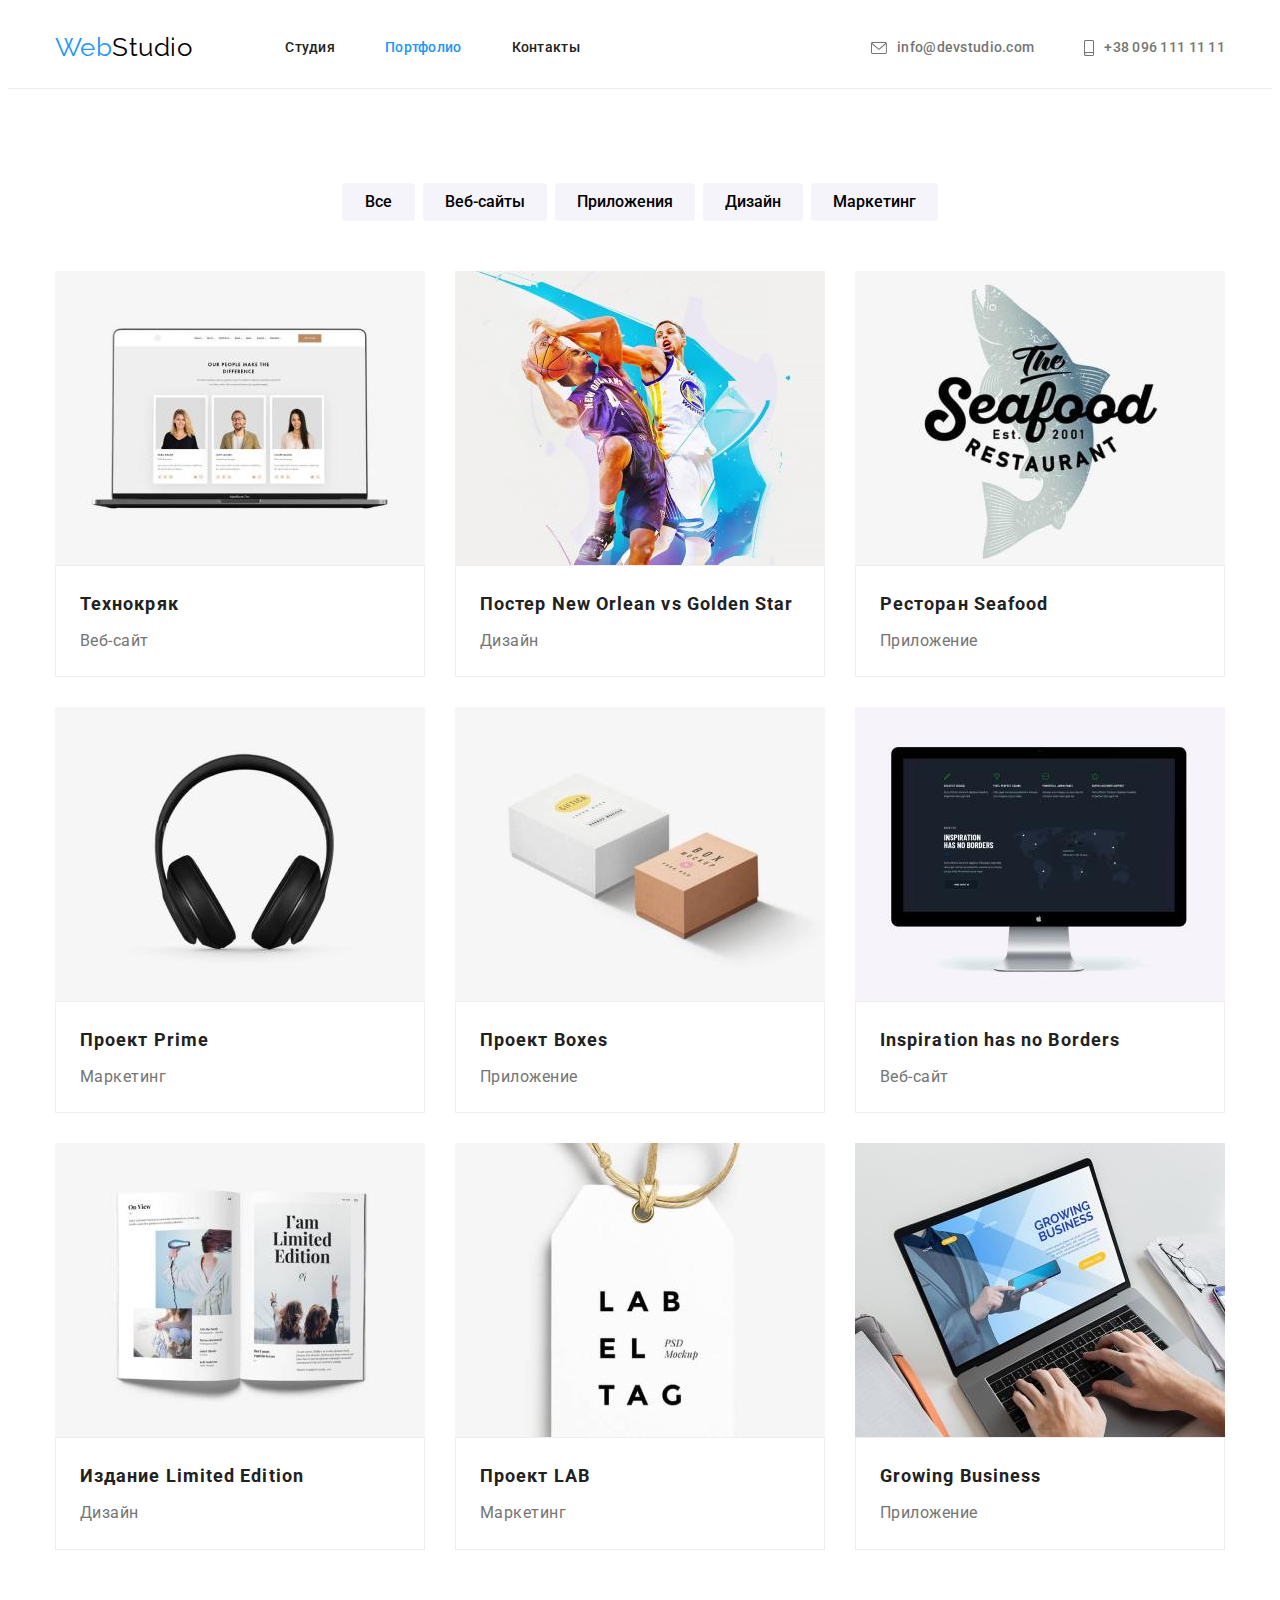
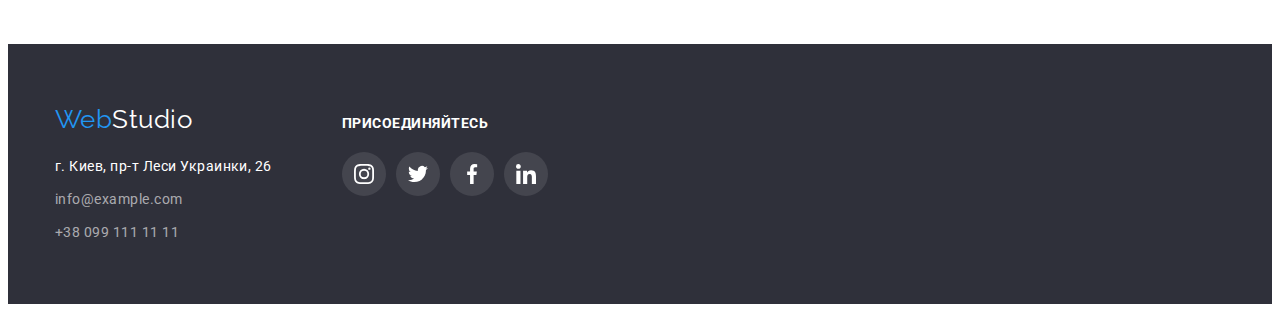
==== portfolio.html @ 6738e658 "Вставлены файлы предыдущей работы" ====
<!DOCTYPE html>
<html lang="ru">
  <head>
    <meta charset="UTF-8" />
    <meta http-equiv="X-UA-Compatible" content="IE=edge" />
    <meta name="viewport" content="width=device-width, initial-scale=1.0" />
    <title>Портфолио</title>
    <link rel="stylesheet" href="https://cdnjs.cloudflare.com/ajax/libs/modern-normalize/1.1.0/modern-normalize.min.css" integrity="sha512-wpPYUAdjBVSE4KJnH1VR1HeZfpl1ub8YT/NKx4PuQ5NmX2tKuGu6U/JRp5y+Y8XG2tV+wKQpNHVUX03MfMFn9Q==" crossorigin="anonymous" referrerpolicy="no-referrer" />
    <link rel="preconnect" href="https://fonts.googleapis.com">
    <link rel="preconnect" href="https://fonts.gstatic.com" crossorigin>
    <link href="https://fonts.googleapis.com/css2?family=Raleway:wght@700&family=Roboto:wght@400;500;700;900&display=swap"
        rel="stylesheet">
    <link rel="stylesheet" href="./css/styles.css">
  </head>

  <body>
    <!-- Шапка сайта -->
    <header class="page-header">
        <div class="container main-nav">
            <a href="./index.html" class="logo">
             <span lang="en"><span class="logo-accent">Web</span>Studio</span>
            </a>
        
            <nav>
                <ul class="site-nav">
                    <li class="item"><a href="./index.html" class="site-nav-link">Студия</a></li>
                    <li class="item"><a href="./portfolio.html" class="site-nav-link current">Портфолио</a></li>
                    <li class="item"><a href="" class="site-nav-link">Контакты</a></li>
                </ul>
            </nav>

            <ul class="contacts-list">
                <li class="item">
                    <a href="mailto:info@devstudio.com" class="contact">
                        <svg class="contacts-icon" width="16" height="12">
                            <use href="./images/icons.svg#icon-envelope_"></use>
                        </svg>info@devstudio.com</a>
                </li>
                <li class="item">
                    <a href="tel:+380961111111" class="contact">
                        <svg class="contacts-icon" width="10" height="16">
                            <use href="./images/icons.svg#icon-smartphone_"></use>
                        </svg>+38 096 111 11 11</a>
                </li>
            </ul>
        </div>
    </header>

    <main>
        
        <!-- Наши проекты -->
        <section class="section">
            <div class="container">
           <h2 class="projects-title">Наши проекты</h2>
            <ul class="filter-btns">
                <li class="item">
                    <button type="button" class="filter-btn">Все</button>
                </li>
                <li class="item">
                    <button type="button" class="filter-btn">Веб-сайты</button>
                </li>
                <li class="item">
                    <button type="button" class="filter-btn">Приложения</button>
                </li>
                <li class="item">
                    <button type="button" class="filter-btn">Дизайн</button>
                </li>
                <li class="item">
                    <button type="button" class="filter-btn">Маркетинг</button>
                </li>
            </ul>

            <ul class="projects-list">
                <li class="project-card">
                    <a href="" class="project-link">
                    <img src="./images/project1.jpg" alt="Мокап веб-сайта на десктопе" width="370">
                    <div class="project-text">
                        <h3 class="project-name">Технокряк</h3>
                        <p class="project-type">Веб-сайт</p>
                    </div>
                    </a>
                </li>
                <li class="project-card">
                    <a href="" class="project-link">
                    <img src="./images/project2.jpg" alt="Постер с баскетболистами" width="370">
                    <div class="project-text">
                        <h3 class="project-name">Постер <span lang="en">New Orlean vs Golden Star</span></h3>
                        <p class="project-type">Дизайн</p>
                    </div>
                    </a>
                </li>
                <li class="project-card">
                    <a href="" class="project-link">
                    <img src="./images/project3.jpg" alt="Лого ресторана" width="370">
                    <div class="project-text">
                        <h3 class="project-name">Ресторан <span lang="en">Seafood</span></h3>
                        <p class="project-type">Приложение</p>
                    </div>
                    </a>
                </li>
                <li class="project-card">
                    <a href="" class="project-link">
                    <img src="./images/project4.jpg" alt="Наушники" width="370">
                    <div class="project-text">
                        <h3 class="project-name">Проект <span lang="en">Prime</span></h3>
                        <p class="project-type">Маркетинг</p>
                    </div>
                    </a>
                </li>
                <li class="project-card">
                    <a href="" class="project-link">
                    <img src="./images/project5.jpg" alt="Коробки" width="370">
                    <div class="project-text">
                        <h3 class="project-name">Проект <span lang="en">Boxes</span></h3>
                        <p class="project-type">Приложение</p>
                    </div>
                    </a>
                </li>
                <li class="project-card">
                    <a href="" class="project-link">
                    <img src="./images/project6.jpg" alt="Веб-сайт на десктопе" width="370">
                    <div class="project-text">
                        <h3 lang="en" class="project-name">Inspiration has no Borders</h3>
                        <p class="project-type">Веб-сайт</p>
                    </div>
                    </a>
                </li>
                <li class="project-card">
                    <a href="" class="project-link">
                    <img src="./images/project7.jpg" alt="Открытый журнал" width="370">
                    <div class="project-text">
                        <h3 class="project-name">Издание <span lang="en">Limited Edition</span></h3>
                        <p class="project-type">Дизайн</p>
                    </div>
                    </a>
                </li>
                <li class="project-card">
                    <a href="" class="project-link">
                    <img src="./images/project8.jpg" alt="Бирка" width="370">
                    <div class="project-text">
                        <h3 class="project-name">Проект <span lang="en">LAB</span></h3>
                        <p class="project-type">Маркетинг</p>
                    </div>
                    </a>
                </li>
                <li class="project-card">
                    <a href="" class="project-link">
                    <img src="./images/project9.jpg" alt="Веб-приложение на десктопе" width="370">
                    <div class="project-text">
                        <h3 lang="en" class="project-name">Growing Business</h3>
                        <p class="project-type">Приложение</p>
                    </div>
                    </a>
                </li>
            </ul>
            </div>
        </section>

    </main>

 <!-- Футер -->
 <footer class="footer">
    <div class="container footer-container">
        <div class="footer-left">
            <a href="./index.html" class="logo-footer">
                <span lang="en"><span class="logo-footer-accent">Web</span>Studio</span>
            </a>
    
            <address class="address">
                г. Киев, пр-т Леси Украинки, 26 <br>
                <a href="mailto:info@example.com" class="contact-footer">info@example.com</a> <br>
                <a href="tel:+380991111111" class="contact-footer">+38 099 111 11 11</a>
            </address>
        </div>
    
        <div class="footer-social">
            <h3 class="footer-social-title">Присоединяйтесь</h3>
            <ul class="footer-social-list">
                <li class="footer-social-item">
                    <a href="" class="footer-social-link">
                        <svg class="footer-social-icon" width="20" height="20">
                            <use href="./images/icons.svg#icon-instagram_c"></use>
                        </svg>
                    </a>
                </li>
                <li class="footer-social-item">
                    <a href="" class="footer-social-link">
                        <svg class="footer-social-icon" width="20" height="20">
                            <use href="./images/icons.svg#icon-twitter_c"></use>
                        </svg>
                    </a>
                </li>
                <li class="footer-social-item">
                    <a href="" class="footer-social-link">
                        <svg class="footer-social-icon" width="20" height="20">
                            <use href="./images/icons.svg#icon-facebook_c"></use>
                        </svg>
                    </a>
                </li>
                <li class="footer-social-item">
                    <a href="" class="footer-social-link">
                        <svg class="footer-social-icon" width="20" height="20">
                            <use href="./images/icons.svg#icon-linkedin1_"></use>
                        </svg>
                    </a>
                </li>
            </ul>
        </div>
    </div>
  </footer>

</body>
</html>
---- css/styles.css ----
:root {
  --primary-text-color: #212121;
  --secondary-text-color: #757575;
  --tertiary-text-color: #ffffff;
  --accent-color: #2196f3;
  --primary-bg-color: #ffffff;
  --secondary-bg-color: #2f303a;
  --tertiary-bg-color: #f5f4fa;
}

html {
  box-sizing: border-box;
}

*,
*::before,
*::after {
  box-sizing: border-box;
}

body {
  color: var(--primary-text-color);
  background-color: var(--primary-bg-color);
  font-family: Roboto, sans-serif;
  letter-spacing: 0.03em;
}

h1,
h2,
h3,
h4,
h5,
h6,
p,
ul {
  margin: 0;
}

img {
  display: block;
}

.page-header {
  border-bottom: 1px solid #ececec;
}

.container {
  width: 1200px;
  margin: 0 auto;
  padding: 0 15px;
}

.section {
  padding-top: 94px;
  padding-bottom: 94px;
}

.main-nav {
  display: flex;
  align-items: center;
}

.logo {
  margin-right: 93px;

  color: #000000;
  text-decoration: none;

  font-family: Raleway, sans-serif;
  font-size: 26px;
  line-height: 1.2;
}

.site-nav {
  list-style: none;
  display: flex;
  padding-left: 0;
}

.site-nav .item + .item {
  margin-left: 50px;
}

.site-nav-link {
  display: block;
  padding-top: 32px;
  padding-bottom: 32px;

  color: var(--primary-text-color);
  text-decoration: none;
  font-weight: 500;
  font-size: 14px;
  line-height: 1.14;
  letter-spacing: 0.02em;
}

.site-nav-link.current {
  color: var(--accent-color);
}

.site-nav-link:hover,
.site-nav-link:focus {
  color: var(--accent-color);
}

.contacts-list {
  list-style: none;
  display: flex;
  margin-left: auto;
}

.contacts-list .item + .item {
  margin-left: 50px;
}

.contacts-icon {
  margin-right: 10px;

  fill: currentColor;
}

.contact {
  display: flex;
  align-items: center;
  padding-top: 32px;
  padding-bottom: 32px;

  color: var(--secondary-text-color);
  text-decoration: none;
  font-weight: 500;
  font-size: 14px;
  line-height: 1.14;
  letter-spacing: 0.02em;
}

.contact:hover,
.contact:focus {
  color: var(--accent-color);
}

.hero {
  padding-top: 200px;
  padding-bottom: 200px;

  background-color: var(--secondary-bg-color);
  background-image: linear-gradient(
      rgba(47, 48, 58, 0.4),
      rgba(47, 48, 58, 0.4)
    ),
    url(../images/hero-bg.jpg);
  background-repeat: no-repeat;
  background-position: center;
  max-width: 1600px;
  margin: 0 auto;
  text-align: center;
}

.hero-title {
  margin: 0 auto;
  margin-bottom: 30px;
  max-width: 696px;

  color: var(--tertiary-text-color);
  font-weight: 900;
  font-size: 44px;
  line-height: 1.4;
  letter-spacing: 0.06em;
  text-transform: uppercase;
}

.hero-btn {
  display: inline-block;
  min-width: 200px;
  padding: 10px 32px;
  border: none;
  border-radius: 4px;

  color: var(--tertiary-text-color);
  background-color: var(--accent-color);
  border: none;
  cursor: pointer;
  font-family: inherit;
  font-weight: 700;
  font-size: 16px;
  line-height: 1.9;
  letter-spacing: 0.06em;
}

.hero-btn:hover,
.hero-btn:focus {
  background-color: #188ce8;
}

.features {
  padding-bottom: 0;
}

.features-list {
  list-style: none;
  display: flex;
  justify-content: space-between;
  padding-left: 0;
}

.features-icon-box {
  width: 270px;
  height: 120px;
  margin-bottom: 30px;
  display: flex;
  align-items: center;
  justify-content: center;

  background-color: var(--tertiary-bg-color);
}

.features-name {
  margin-bottom: 10px;

  font-size: 14px;
  line-height: 1.14;
  text-transform: uppercase;
}

.features-description {
  color: var(--secondary-text-color);
  font-size: 14px;
  line-height: 1.7;
}

.section-title {
  margin-bottom: 50px;

  font-size: 36px;
  line-height: 1.17;
  text-align: center;
}

.work-list {
  list-style: none;
  display: flex;
  padding-left: 0;
  justify-content: space-between;
}

.team {
  background-color: var(--tertiary-bg-color);
}

.team-card {
  width: 270px;
  border-radius: 0 0 4px 4px;

  background-color: #ffffff;
  box-shadow: 0px 1px 3px rgba(0, 0, 0, 0.12), 0px 1px 1px rgba(0, 0, 0, 0.14),
    0px 2px 1px rgba(0, 0, 0, 0.2);
}

.team-list {
  list-style: none;
  display: flex;
  justify-content: space-between;
  padding-left: 0;
}

.team-text {
  padding-top: 30px;
  padding-bottom: 30px;

  text-align: center;
}

.team-name {
  margin-bottom: 10px;

  font-weight: 500;
  font-size: 16px;
  line-height: 1.19;
}

.team-position {
  margin-bottom: 16px;

  color: var(--secondary-text-color);
  font-size: 16px;
  line-height: 1.19;
}

.team-icon-list {
  list-style: none;
  padding-left: 0;
  display: flex;
  justify-content: center;
}

.team-icon-item {
  width: 44px;
  height: 44px;
  margin-right: 10px;
}

.team-icon-item:last-child {
  margin-right: 0;
}

.team-icon-link {
  width: 100%;
  height: 100%;
  border-radius: 50%;
  display: flex;
  align-items: center;
  justify-content: center;

  background-color: var(--primary-bg-color);
}

.team-icon-link:hover,
.team-icon-link:focus {
  background-color: var(--accent-color);
}

.team-icon {
  fill: #afb1b8;
}

.team-icon-link:hover .team-icon,
.team-icon-link:focus .team-icon {
  fill: var(--primary-bg-color);
}

.clients-list {
  list-style: none;
  padding-left: 0%;
  display: flex;
  justify-content: space-between;
}

.clients-item {
  width: 170px;
  height: 92px;
}

.clients-link {
  width: 100%;
  height: 100%;
  display: flex;
  align-items: center;
  justify-content: center;

  color: #afb1b8;
  border: 1px solid #afb1b8;
  border-radius: 4px;
}

.clients-link:hover,
.clients-link:focus {
  color: var(--accent-color);
  border-color: var(--accent-color);
}

.clients-icon {
  fill: currentColor;
}

.filter-btns {
  margin-bottom: 50px;
  padding-left: 0;
  list-style: none;
  display: flex;
  justify-content: center;
}

.filter-btns .item + .item {
  margin-left: 8px;
}

.filter-btn {
  display: inline-block;
  min-width: 73px;
  padding: 6px 22px;
  border: none;
  border-radius: 4px;

  background-color: var(--tertiary-bg-color);
  border: none;
  cursor: pointer;
  font-family: inherit;
  font-weight: 500;
  font-size: 16px;
  line-height: 1.6;
  text-align: center;
}

.filter-btn:hover,
.filter-btn:focus {
  color: var(--tertiary-text-color);
  background-color: var(--accent-color);
  box-shadow: 0px 3px 1px rgba(0, 0, 0, 0.1), 0px 1px 2px rgba(0, 0, 0, 0.08),
    0px 2px 2px rgba(0, 0, 0, 0.12);
}

.projects-list {
  display: flex;
  flex-wrap: wrap;
  padding-left: 0;

  list-style: none;
}

.project-card {
  width: calc((100% - 60px) / 3);
  margin-right: 30px;
  margin-bottom: 30px;
}

.project-card:hover {
  box-shadow: 0px 1px 1px rgba(0, 0, 0, 0.12), 0px 4px 4px rgba(0, 0, 0, 0.06),
    1px 4px 6px rgba(0, 0, 0, 0.16);
}

.project-card:nth-child(3n) {
  margin-right: 0;
}

.project-card:nth-last-child(-n + 3) {
  margin-bottom: 0;
}

.project-link {
  text-decoration: none;
  color: inherit;
}

.project-text {
  padding-top: 20px;
  padding-bottom: 20px;
  padding-left: 24px;
  border: 1px solid #eeeeee;
}

.project-name {
  margin-bottom: 4px;

  font-size: 18px;
  line-height: 2;
  letter-spacing: 0.06em;
}

.project-type {
  color: var(--secondary-text-color);
  font-size: 16px;
  line-height: 1.9;
}

.features-title,
.projects-title {
  position: absolute;
  white-space: nowrap;
  width: 1px;
  height: 1px;
  overflow: hidden;
  border: 0;
  padding: 0;
  clip: rect(0 0 0 0);
  clip-path: inset(50%);
  margin: -1px;
}

.footer {
  padding-top: 60px;
  padding-bottom: 60px;

  color: var(--tertiary-text-color);
  background-color: var(--secondary-bg-color);
}

.footer-container {
  display: flex;
  align-items: baseline;
}

.logo-footer {
  display: inline-block;
  margin-bottom: 20px;

  color: var(--tertiary-text-color);
  text-decoration: none;
  font-family: Raleway, sans-serif;
  font-size: 26px;
  line-height: 1.2;
}

.logo-accent,
.logo-footer-accent {
  color: var(--accent-color);
}

.address {
  font-style: normal;
  font-size: 14px;
  line-height: 1.7;
}

.contact-footer {
  display: inline-block;
  margin-top: 9px;

  color: rgba(255, 255, 255, 0.6);
  text-decoration: none;
}

.contact-footer:hover,
.contact-footer:focus {
  color: var(--accent-color);
}

.footer-social {
  margin-left: 70px;
}

.footer-social-title {
  margin-bottom: 20px;

  font-size: 14px;
  line-height: 1.14;
  text-transform: uppercase;
  color: var(--tertiary-text-color);
}

.footer-social-list {
  list-style: none;
  padding-left: 0;
  display: flex;
}

.footer-social-item {
  width: 44px;
  height: 44px;
  margin-right: 10px;
}

.footer-social-item:last-child {
  margin-right: 0;
}

.footer-social-link {
  width: 100%;
  height: 100%;
  display: flex;
  align-items: center;
  justify-content: center;
  border-radius: 50%;

  background-color: rgba(255, 255, 255, 0.1);
}

.footer-social-link:hover,
.footer-social-link:focus {
  background-color: var(--accent-color);
}

.footer-social-icon {
  fill: var(--tertiary-text-color);
}
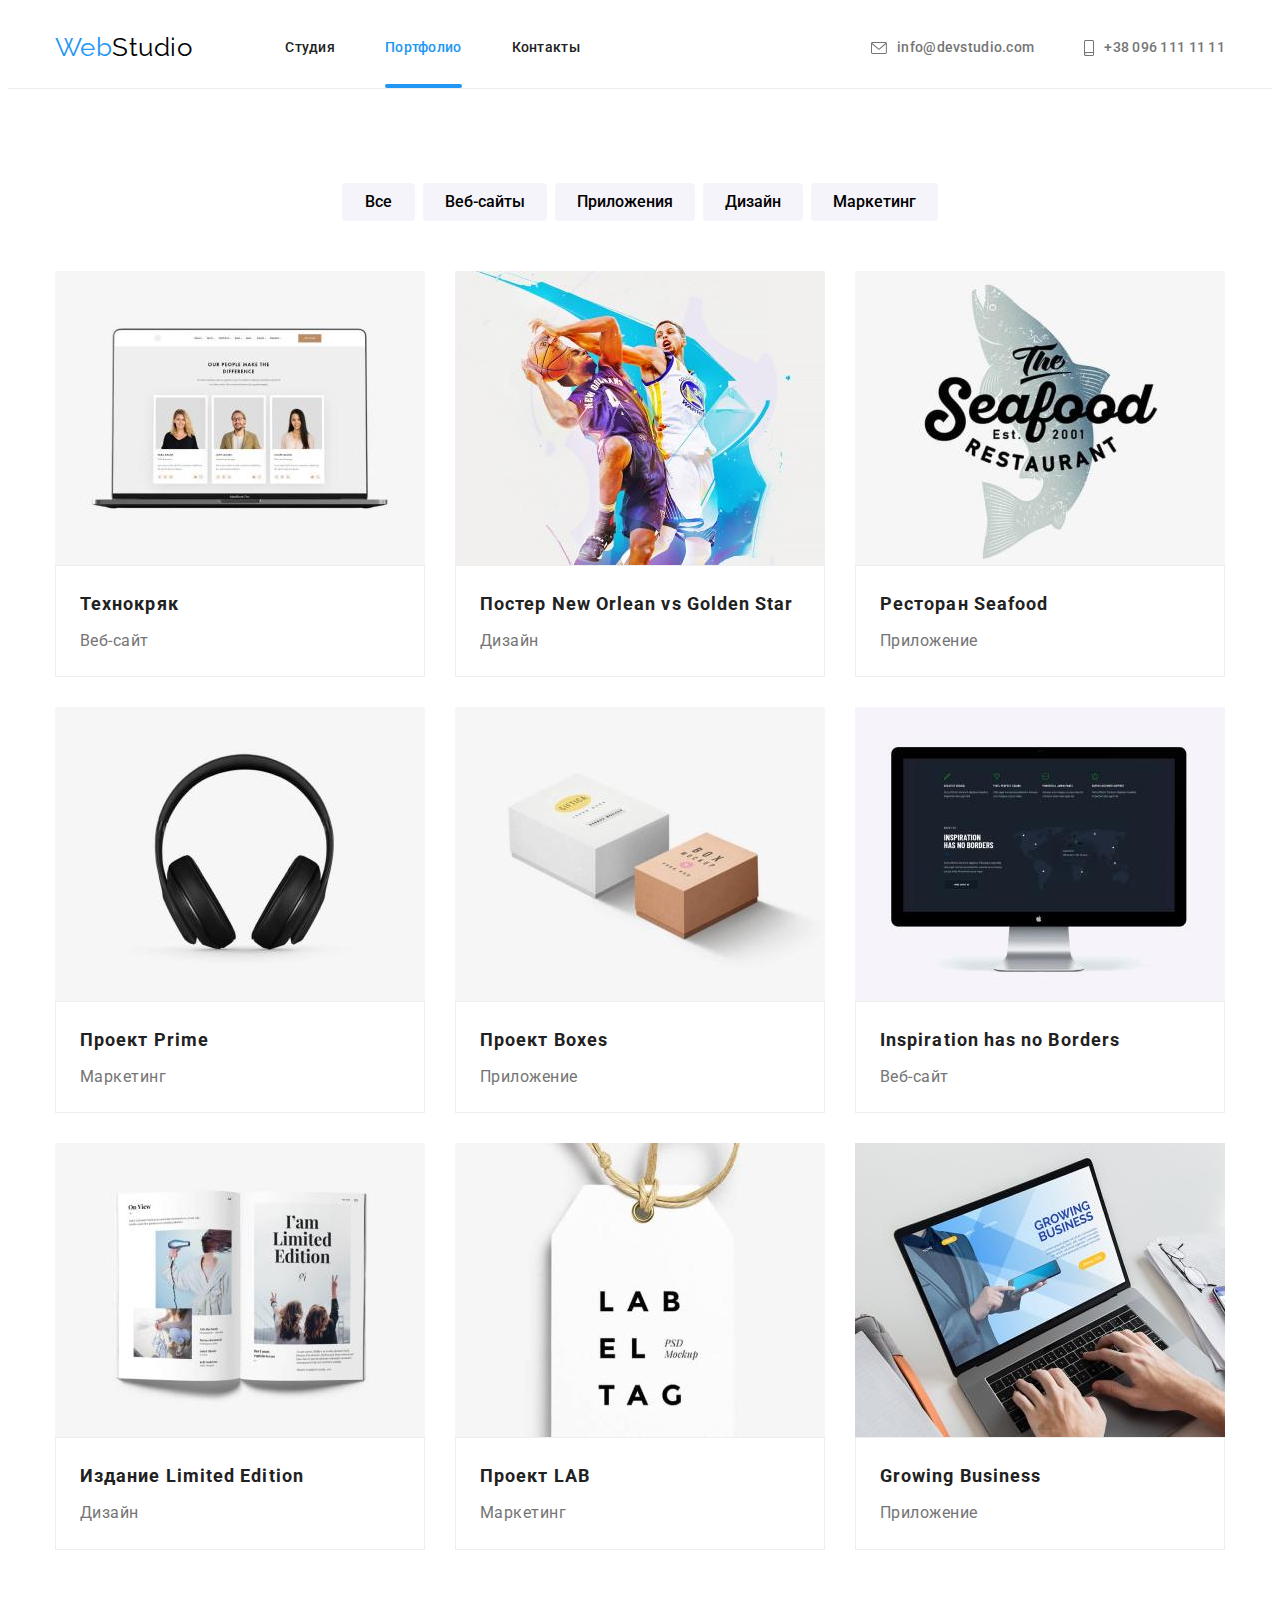
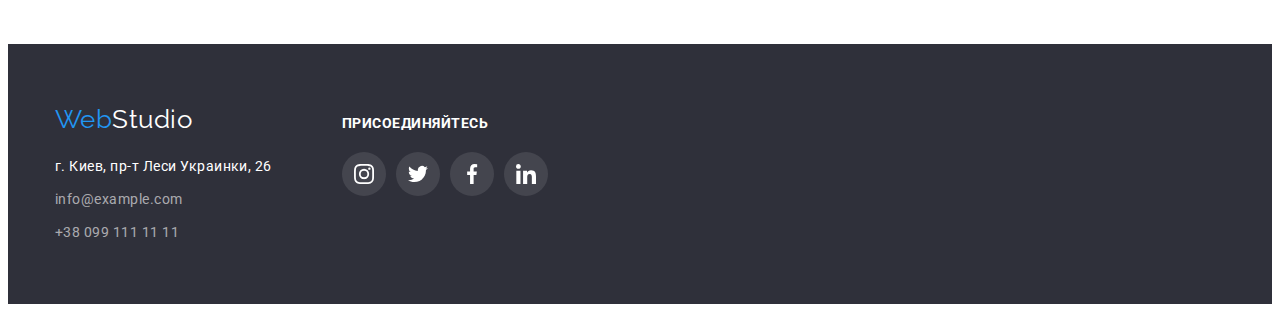
==== commit b7d5ed4d: "Добавлен синий оверлей в карточках портфолио" ====
--- a/portfolio.html
+++ b/portfolio.html
@@ -73,83 +73,153 @@
             <ul class="projects-list">
                 <li class="project-card">
                     <a href="" class="project-link">
-                    <img src="./images/project1.jpg" alt="Мокап веб-сайта на десктопе" width="370">
-                    <div class="project-text">
-                        <h3 class="project-name">Технокряк</h3>
-                        <p class="project-type">Веб-сайт</p>
-                    </div>
-                    </a>
-                </li>
-                <li class="project-card">
-                    <a href="" class="project-link">
-                    <img src="./images/project2.jpg" alt="Постер с баскетболистами" width="370">
-                    <div class="project-text">
-                        <h3 class="project-name">Постер <span lang="en">New Orlean vs Golden Star</span></h3>
-                        <p class="project-type">Дизайн</p>
-                    </div>
-                    </a>
-                </li>
-                <li class="project-card">
-                    <a href="" class="project-link">
-                    <img src="./images/project3.jpg" alt="Лого ресторана" width="370">
-                    <div class="project-text">
-                        <h3 class="project-name">Ресторан <span lang="en">Seafood</span></h3>
-                        <p class="project-type">Приложение</p>
-                    </div>
-                    </a>
-                </li>
-                <li class="project-card">
-                    <a href="" class="project-link">
-                    <img src="./images/project4.jpg" alt="Наушники" width="370">
-                    <div class="project-text">
-                        <h3 class="project-name">Проект <span lang="en">Prime</span></h3>
-                        <p class="project-type">Маркетинг</p>
-                    </div>
-                    </a>
-                </li>
-                <li class="project-card">
-                    <a href="" class="project-link">
-                    <img src="./images/project5.jpg" alt="Коробки" width="370">
-                    <div class="project-text">
-                        <h3 class="project-name">Проект <span lang="en">Boxes</span></h3>
-                        <p class="project-type">Приложение</p>
-                    </div>
-                    </a>
-                </li>
-                <li class="project-card">
-                    <a href="" class="project-link">
-                    <img src="./images/project6.jpg" alt="Веб-сайт на десктопе" width="370">
-                    <div class="project-text">
-                        <h3 lang="en" class="project-name">Inspiration has no Borders</h3>
-                        <p class="project-type">Веб-сайт</p>
-                    </div>
-                    </a>
-                </li>
-                <li class="project-card">
-                    <a href="" class="project-link">
-                    <img src="./images/project7.jpg" alt="Открытый журнал" width="370">
-                    <div class="project-text">
-                        <h3 class="project-name">Издание <span lang="en">Limited Edition</span></h3>
-                        <p class="project-type">Дизайн</p>
-                    </div>
-                    </a>
-                </li>
-                <li class="project-card">
-                    <a href="" class="project-link">
-                    <img src="./images/project8.jpg" alt="Бирка" width="370">
-                    <div class="project-text">
-                        <h3 class="project-name">Проект <span lang="en">LAB</span></h3>
-                        <p class="project-type">Маркетинг</p>
-                    </div>
-                    </a>
-                </li>
-                <li class="project-card">
-                    <a href="" class="project-link">
-                    <img src="./images/project9.jpg" alt="Веб-приложение на десктопе" width="370">
-                    <div class="project-text">
-                        <h3 lang="en" class="project-name">Growing Business</h3>
-                        <p class="project-type">Приложение</p>
-                    </div>
+                        <div class="project-thumb">
+                            <img src="./images/project1.jpg" alt="Мокап веб-сайта на десктопе" width="370">
+                        
+                            <div class="project-overlay">
+                                <p class="overlay-text">Технокряк это современная площадка распространения коронавируса. Компании используют эту платформу для цифрового шпионажа и атак на защищённые сервера конкурентов.</p>
+                            </div>
+                        </div>
+                        <div class="project-text">
+                            <h3 class="project-name">Технокряк</h3>
+                            <p class="project-type">Веб-сайт</p>
+                        </div>
+                    </a>
+                </li>
+                <li class="project-card">
+                    <a href="" class="project-link">
+                        <div class="project-thumb">
+                            <img src="./images/project2.jpg" alt="Постер с баскетболистами" width="370">
+                            
+                            <div class="project-overlay">
+                                <p class="overlay-text">Технокряк это современная площадка распространения коронавируса. Компании используют эту
+                                    платформу для цифрового
+                                    шпионажа и атак на защищённые сервера конкурентов.</p>
+                            </div>
+                        </div>
+                        <div class="project-text">
+                            <h3 class="project-name">Постер <span lang="en">New Orlean vs Golden Star</span></h3>
+                            <p class="project-type">Дизайн</p>
+                        </div>
+                    </a>
+                </li>
+                <li class="project-card">
+                    <a href="" class="project-link">
+                        <div class="project-thumb">
+                            <img src="./images/project3.jpg" alt="Лого ресторана" width="370">
+
+                            <div class="project-overlay">
+                                <p class="overlay-text">Технокряк это современная площадка распространения коронавируса. Компании используют эту
+                                    платформу для цифрового
+                                    шпионажа и атак на защищённые сервера конкурентов.</p>
+                            </div>
+                        </div>
+                        <div class="project-text">
+                            <h3 class="project-name">Ресторан <span lang="en">Seafood</span></h3>
+                            <p class="project-type">Приложение</p>
+                        </div>
+                    </a>
+                </li>
+                <li class="project-card">
+                    <a href="" class="project-link">
+                        <div class="project-thumb">
+                            <img src="./images/project4.jpg" alt="Наушники" width="370">
+
+                            <div class="project-overlay">
+                                <p class="overlay-text">Технокряк это современная площадка распространения коронавируса. Компании используют эту
+                                    платформу для цифрового
+                                    шпионажа и атак на защищённые сервера конкурентов.</p>
+                            </div>
+                        </div>
+                        <div class="project-text">
+                            <h3 class="project-name">Проект <span lang="en">Prime</span></h3>
+                            <p class="project-type">Маркетинг</p>
+                        </div>
+                    </a>
+                </li>
+                <li class="project-card">
+                    <a href="" class="project-link">
+                        <div class="project-thumb">
+                            <img src="./images/project5.jpg" alt="Коробки" width="370">
+
+                            <div class="project-overlay">
+                                <p class="overlay-text">Технокряк это современная площадка распространения коронавируса. Компании используют эту
+                                    платформу для цифрового
+                                    шпионажа и атак на защищённые сервера конкурентов.</p>
+                            </div>
+                        </div>
+                        <div class="project-text">
+                            <h3 class="project-name">Проект <span lang="en">Boxes</span></h3>
+                            <p class="project-type">Приложение</p>
+                        </div>
+                    </a>
+                </li>
+                <li class="project-card">
+                    <a href="" class="project-link">
+                        <div class="project-thumb">
+                            <img src="./images/project6.jpg" alt="Веб-сайт на десктопе" width="370">
+                            
+                            <div class="project-overlay">
+                                <p class="overlay-text">Технокряк это современная площадка распространения коронавируса. Компании используют эту
+                                    платформу для цифрового
+                                    шпионажа и атак на защищённые сервера конкурентов.</p>
+                            </div>
+                        </div>
+                        <div class="project-text">
+                            <h3 lang="en" class="project-name">Inspiration has no Borders</h3>
+                             <p class="project-type">Веб-сайт</p>
+                        </div>
+                    </a>
+                </li>
+                <li class="project-card">
+                    <a href="" class="project-link">
+                        <div class="project-thumb">
+                            <img src="./images/project7.jpg" alt="Открытый журнал" width="370">
+
+                            <div class="project-overlay">
+                                <p class="overlay-text">Технокряк это современная площадка распространения коронавируса. Компании используют эту
+                                    платформу для цифрового
+                                    шпионажа и атак на защищённые сервера конкурентов.</p>
+                            </div>
+                        </div>
+                        <div class="project-text">
+                            <h3 class="project-name">Издание <span lang="en">Limited Edition</span></h3>
+                            <p class="project-type">Дизайн</p>
+                         </div>
+                    </a>
+                </li>
+                <li class="project-card">
+                    <a href="" class="project-link">
+                        <div class="project-thumb">
+                            <img src="./images/project8.jpg" alt="Бирка" width="370">
+
+                            <div class="project-overlay">
+                                <p class="overlay-text">Технокряк это современная площадка распространения коронавируса. Компании используют эту
+                                    платформу для цифрового
+                                    шпионажа и атак на защищённые сервера конкурентов.</p>
+                            </div>
+                        </div>
+                        <div class="project-text">
+                            <h3 class="project-name">Проект <span lang="en">LAB</span></h3>
+                         <p class="project-type">Маркетинг</p>
+                        </div>
+                    </a>
+                </li>
+                <li class="project-card">
+                    <a href="" class="project-link">
+                        <div class="project-thumb">
+                            <img src="./images/project9.jpg" alt="Веб-приложение на десктопе" width="370">
+
+                            <div class="project-overlay">
+                                <p class="overlay-text">Технокряк это современная площадка распространения коронавируса. Компании используют эту
+                                    платформу для цифрового
+                                    шпионажа и атак на защищённые сервера конкурентов.</p>
+                            </div>
+                        </div>
+                        <div class="project-text">
+                            <h3 lang="en" class="project-name">Growing Business</h3>
+                            <p class="project-type">Приложение</p>
+                        </div>
                     </a>
                 </li>
             </ul>
--- a/css/styles.css
+++ b/css/styles.css
@@ -82,6 +82,7 @@
 }
 
 .site-nav-link {
+  position: relative;
   display: block;
   padding-top: 32px;
   padding-bottom: 32px;
@@ -92,10 +93,24 @@
   font-size: 14px;
   line-height: 1.14;
   letter-spacing: 0.02em;
+
+  transition: color 250ms cubic-bezier(0.4, 0, 0.2, 1);
 }
 
 .site-nav-link.current {
   color: var(--accent-color);
+}
+
+.site-nav-link.current::after {
+  position: absolute;
+  left: 0;
+  bottom: 0;
+  content: "";
+
+  width: 100%;
+  height: 4px;
+  border-radius: 2px;
+  background-color: var(--accent-color);
 }
 
 .site-nav-link:hover,
@@ -131,6 +146,8 @@
   font-size: 14px;
   line-height: 1.14;
   letter-spacing: 0.02em;
+
+  transition: color 250ms cubic-bezier(0.4, 0, 0.2, 1);
 }
 
 .contact:hover,
@@ -184,11 +201,67 @@
   font-size: 16px;
   line-height: 1.9;
   letter-spacing: 0.06em;
+
+  transition: background-color 250ms cubic-bezier(0.4, 0, 0.2, 1);
 }
 
 .hero-btn:hover,
 .hero-btn:focus {
   background-color: #188ce8;
+}
+
+.backdrop {
+  position: fixed;
+  top: 0;
+  left: 0;
+
+  width: 100%;
+  height: 100%;
+
+  background-color: rgba(0, 0, 0, 0.2);
+}
+
+.backdrop.is-hidden {
+  visibility: hidden;
+  opacity: 0;
+  pointer-events: none;
+}
+
+.modal {
+  position: absolute;
+  top: 50%;
+  left: 50%;
+  transform: translate(-50%, -50%);
+
+  width: 528px;
+  height: 581px;
+
+  background-color: var(--primary-bg-color);
+  box-shadow: 0px 1px 3px rgba(0, 0, 0, 0.12), 0px 1px 1px rgba(0, 0, 0, 0.14),
+    0px 2px 1px rgba(0, 0, 0, 0.2);
+  border-radius: 4px;
+}
+
+.close-modal {
+  position: absolute;
+  top: 8px;
+  right: 8px;
+
+  width: 30px;
+  height: 30px;
+  border-radius: 50%;
+  border: 1px solid rgba(0, 0, 0, 0.1);
+
+  background-color: var(--primary-bg-color);
+
+  cursor: pointer;
+}
+
+.close-modal-icon {
+  position: absolute;
+  top: 50%;
+  left: 50%;
+  transform: translate(-50%, -50%);
 }
 
 .features {
@@ -242,6 +315,25 @@
   justify-content: space-between;
 }
 
+.work-list-item {
+  position: relative;
+}
+
+.work-name {
+  position: absolute;
+  padding-top: 27px;
+  padding-bottom: 27px;
+  bottom: 0;
+  width: 100%;
+  font-weight: 700;
+  font-size: 14px;
+  line-height: 1.14;
+  text-align: center;
+  text-transform: uppercase;
+  color: var(--tertiary-text-color);
+  background-color: rgba(47, 48, 58, 0.8);
+}
+
 .team {
   background-color: var(--tertiary-bg-color);
 }
@@ -311,6 +403,8 @@
   justify-content: center;
 
   background-color: var(--primary-bg-color);
+
+  transition: background-color 250ms cubic-bezier(0.4, 0, 0.2, 1);
 }
 
 .team-icon-link:hover,
@@ -320,6 +414,8 @@
 
 .team-icon {
   fill: #afb1b8;
+
+  transition: fill 250ms cubic-bezier(0.4, 0, 0.2, 1);
 }
 
 .team-icon-link:hover .team-icon,
@@ -349,6 +445,9 @@
   color: #afb1b8;
   border: 1px solid #afb1b8;
   border-radius: 4px;
+
+  transition: color 250ms cubic-bezier(0.4, 0, 0.2, 1),
+    border-color 250ms cubic-bezier(0.4, 0, 0.2, 1);
 }
 
 .clients-link:hover,
@@ -388,6 +487,10 @@
   font-size: 16px;
   line-height: 1.6;
   text-align: center;
+
+  transition: color 250ms cubic-bezier(0.4, 0, 0.2, 1),
+    background-color 250ms cubic-bezier(0.4, 0, 0.2, 1),
+    box-shadow 250ms cubic-bezier(0.4, 0, 0.2, 1);
 }
 
 .filter-btn:hover,
@@ -410,9 +513,12 @@
   width: calc((100% - 60px) / 3);
   margin-right: 30px;
   margin-bottom: 30px;
-}
-
-.project-card:hover {
+
+  transition: box-shadow 250ms cubic-bezier(0.4, 0, 0.2, 1);
+}
+
+.project-card:hover,
+.project-card:focus {
   box-shadow: 0px 1px 1px rgba(0, 0, 0, 0.12), 0px 4px 4px rgba(0, 0, 0, 0.06),
     1px 4px 6px rgba(0, 0, 0, 0.16);
 }
@@ -428,6 +534,37 @@
 .project-link {
   text-decoration: none;
   color: inherit;
+}
+
+.project-link:hover .project-overlay {
+  transform: translateY(0);
+}
+
+.project-thumb {
+  position: relative;
+  overflow: hidden;
+}
+
+.project-overlay {
+  position: absolute;
+  top: 0;
+  left: 0;
+
+  width: 100%;
+  height: 100%;
+  padding: 63px 24px;
+
+  background-color: rgba(33, 150, 243, 0.9);
+
+  transform: translateY(300px);
+
+  transition: transform 250ms cubic-bezier(0.4, 0, 0.2, 1);
+}
+
+.overlay-text {
+  font-size: 18px;
+  line-height: 1.5;
+  color: var(--tertiary-text-color);
 }
 
 .project-text {
@@ -506,6 +643,8 @@
 
   color: rgba(255, 255, 255, 0.6);
   text-decoration: none;
+
+  transition: color 250ms cubic-bezier(0.4, 0, 0.2, 1);
 }
 
 .contact-footer:hover,
@@ -551,6 +690,8 @@
   border-radius: 50%;
 
   background-color: rgba(255, 255, 255, 0.1);
+
+  transition: background-color 250ms cubic-bezier(0.4, 0, 0.2, 1);
 }
 
 .footer-social-link:hover,
